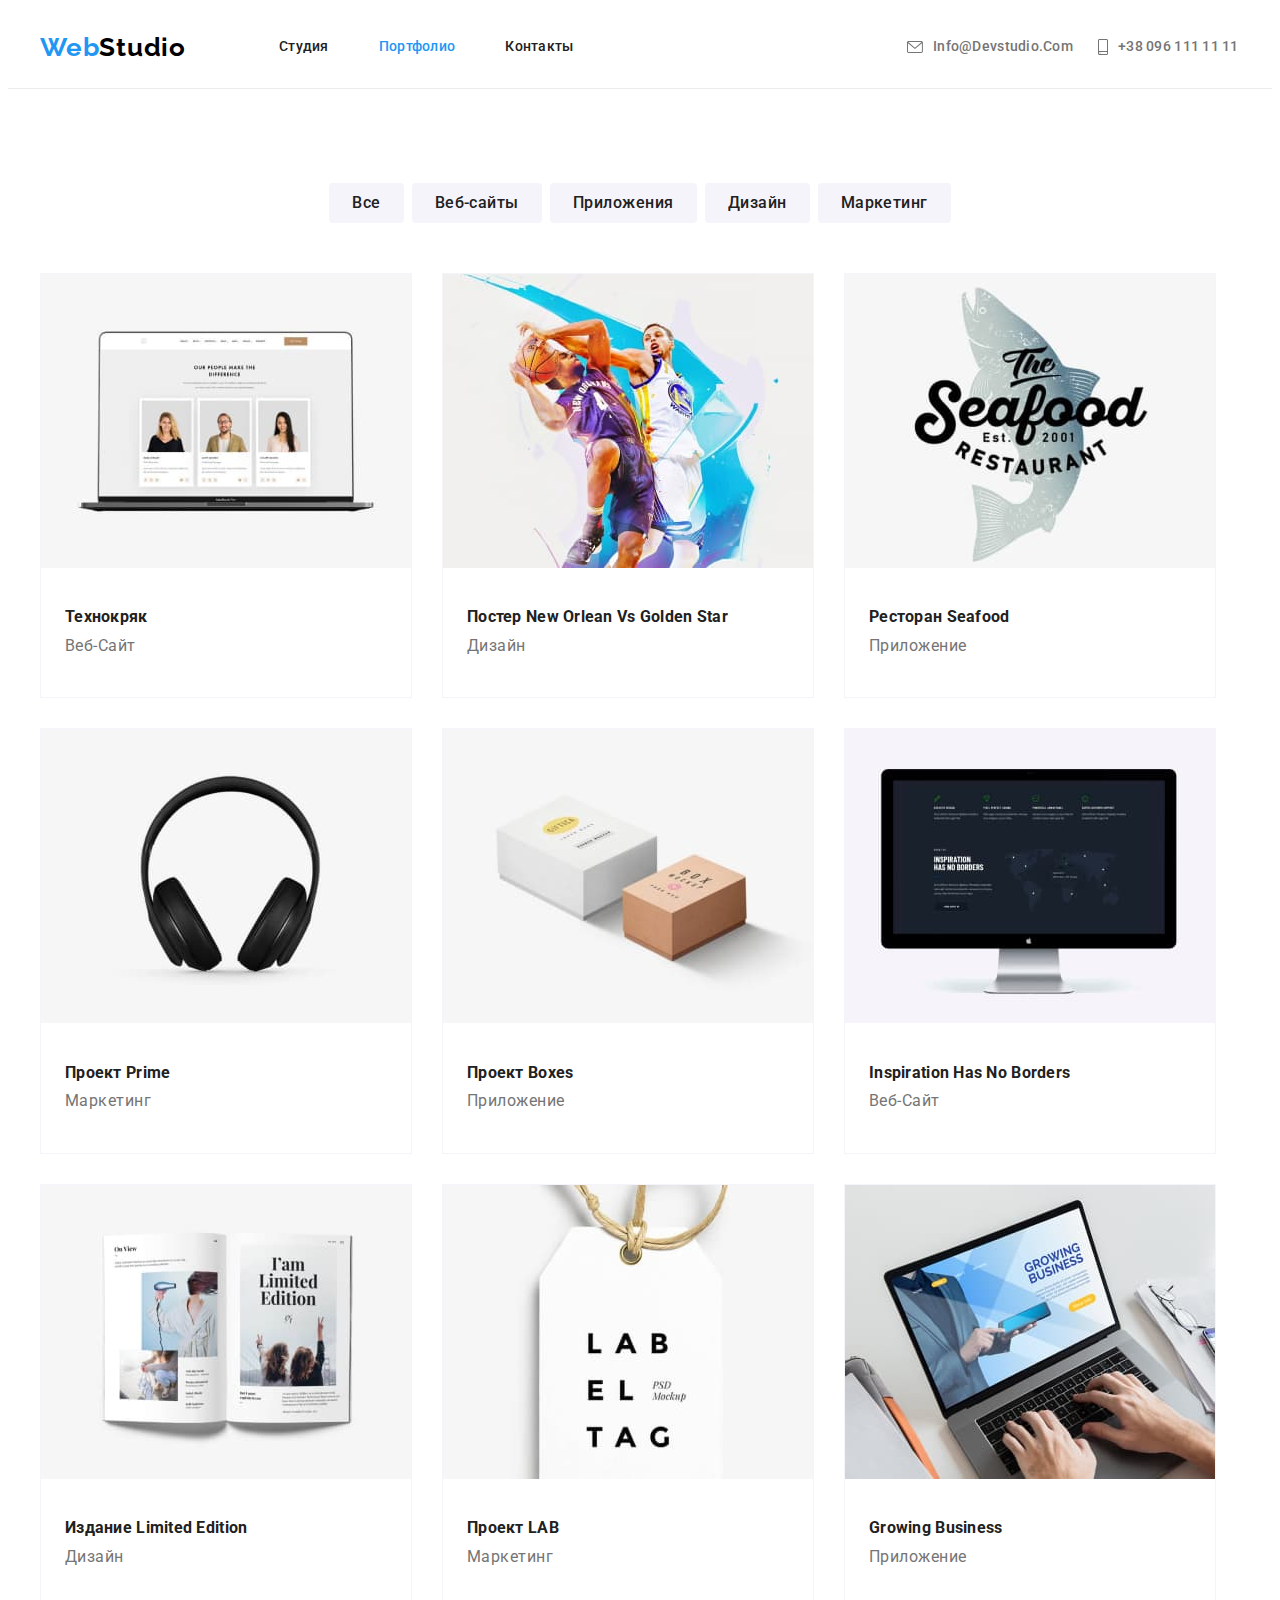
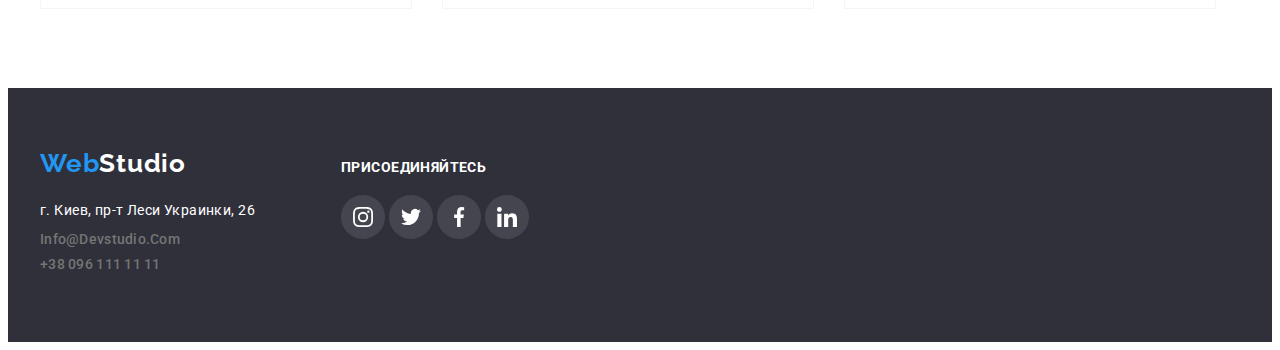
==== portfolio.html @ b93f3741 "hw-5" ====
<!DOCTYPE html>
<html lang="ru">
<head>
    <meta charset="UTF-8">
    <meta name="viewport" content="width=device-width, initial-scale=1.0">
    <title>Portfolio</title>
    <link href="https://fonts.googleapis.com/css2?family=Raleway:wght@700&family=Roboto:wght@400;500;700;900&display=swap" rel="stylesheet"> 
    <link rel="stylesheet" href="https://cdnjs.cloudflare.com/ajax/libs/modern-normalize/1.0.0/modern-normalize.min.css" integrity="sha512-ISS7cAi1PEhQ8jnbJpJZMd29NlhNj4AWYyLOSp2CE/CsHxTCu+r+t0D2yoJudVrd0/8fTVPUVDzY5Tvli75u/g==" crossorigin="anonymous" />
    <link rel="stylesheet" href="./css/style.css">
</head>


<body>
    <header class="page-header portfolio">
        <div class="container main-nav">
        <nav class="main-nav">
             <!-- Навигация на другие места страницы -->
            <a href="" class="logo">Web<span class="logo-studio">Studio</span></a>
            
            <ul class="link"> 
              <li class="item"><a href="./index.html" class="links">Cтудия</a></li>
              <li class="item"><a href="./portfolio.html" class="links-current">Портфолио</a></li>
              <li class="item"><a href="" class="links">Контакты</a></li>
            </ul>
        </nav>
        <address class="address">
            <ul class="link-adress"> 
<!-- Ссылка на адрес электронной почты  -->
<li class="item-mail">
<a href="mailto:info@devstudio.com" class="nav-mail">
<svg class="icon-mail"><use href="./images/symbol-defs-opt.svg#icon-envelope"></use></svg>info@devstudio.com</a></li>
<!-- Ссылка на телефонный номер -->
<li class="item-tel">
<a href="tel:+380961111111" class="nav-tel">
<svg class="icon-tel"><use href="./images/symbol-defs-opt.svg#icon-smartphone"></use></svg>+38 096 111 11 11</a></li>
</ul>
          </address>
           </div>
    </header>

   <main>
       
       <section class="section">
       <div class="container">
           <div class="button-portfolio-nav">
               <ul class="flex-container">
                   <li class="button-portfolio"><button type="button" class="portfolio-nav">Все</button></li>
                   <li class="button-portfolio"><button type="button" class="portfolio-nav">Веб-сайты</button></li> 
                   <li class="button-portfolio"><button type="button" class="portfolio-nav">Приложения</button></li> 
                   <li class="button-portfolio"><button type="button" class="portfolio-nav">Дизайн</button></li> 
                   <li class="button-portfolio"><button type="button" class="portfolio-nav">Маркетинг</button></li> 
                </ul>
              </div>     

                <ul class="flex-img">
                    <li class="img-portfolio"><a href=""><img src="./images/team1-opt.jpg" alt="фото команды на екране" width="370"><div class="product-title"><h3 class="product-name">Технокряк</h3><p class="product">Веб-сайт</p></div></a></li>
                    <li class="img-portfolio"><a href=""><img src="./images/team-opt.jpg" alt="игра в баскетбол" width="370"><div class="product-title"><h3 class="product-name">Постер New Orlean vs Golden Star</h3><p class="product">Дизайн</p></div></a></li>
                    <li class="img-portfolio"><a href=""><img src="./images/seafood-opt.jpg" alt="логотоип ресторана seafood" width="370"><div class="product-title"><h3 class="product-name">Ресторан Seafood</h3><p class="product">Приложение</p></div></a></li>
                    <li class="img-portfolio"><a href=""><img src="./images/music-opt.jpg" alt="наушники" width="370"><div class="product-title"><h3 class="product-name">Проект Prime</h3><p class="product">Маркетинг</p></div></a></li>
                    <li class="img-portfolio"><a href=""><img src="./images/boxes-opt.jpg" alt="коробки" width="370"><div class="product-title"><h3 class="product-name">Проект Boxes</h3><p class="product" >Приложение</p></div></a></li>
                    <li class="img-portfolio"><a href=""><img src="./images/screen-opt.jpg" alt="екран" width="370"><div class="product-title"><h3 class="product-name">Inspiration has no Borders</h3><p class="product">Веб-сайт</p></div></a></li>
                    <li class="img-portfolio"><a href=""><img src="./images/magaz-opt.jpg" alt="разворот журнала" width="370"><div class="product-title"><h3 class="product-name">Издание Limited Edition</h3><p class="product">Дизайн</p></div></a></li>
                    <li class="img-portfolio"><a href=""><img src="./images/img(7)-opt.jpg" alt="этикетка" width="370"><div class="product-title"><h3 class="product-name">Проект LAB</h3><p class="product">Маркетинг</p></div></a></li>
                    <li class="img-portfolio"><a href=""><img src="./images/note-opt.jpg" alt="екран" width="370"><div class="product-title"><h3 class="product-name">Growing Business</h3><p class="product">Приложение</p></div></a></li>      
                </ul>
            </div>
        </section>
        
    </main>
    <footer>
        <div class="container"> 
            <div class="web">
            <a href="" class="logo">Web<span class="logo-footer">Studio</span></a>
    
            <address class="map">
               г. Киев, пр-т Леси Украинки, 26           
               <a href="mailto:info@devstudio.com" class="nav">info@devstudio.com</a> 
               <a href="tel:+380961111111" class="nav">+38 096 111 11 11</a>
            </address>
        </div>
    
            
            <div class="social-container">
                <h3 class="social-title">присоединяйтесь</h3>
                <div class="social-footer">
                    <ul>
                        <li class="social-links-insta"><a href="" class="insta"></a></li>
                        <li class="social-links-twitter"><a href="" class="twitter"></a></li>
                        <li class="social-links-facebook"><a href="" class="facebook"></a></li>
                        <li class="social-links-linki"><a href="" class="linki"></a></li>
                    </ul>
                </div>     
                    
            
        </div>
        </div>
    

   
    </footer>
    

</body>
</html>
---- css/style.css ----
:root {
    --primary-text-color: #757575;
    --title-text-color: #212121;
    --accent-color: #2196f3;
    --accent-color-2: #ffffff;
    --background-color: #2F303A;
    --background-color-2: #F5F4FA; 
    }

body {
    font-family: 'Roboto', sans-serif;
    color: var(--title-text-color); }
   
    .container main-nav {
        display: flex;
            }

.page-header {
    border-bottom-width: 1px;
    border-bottom-style: solid;
    border-bottom-color: #ECECEC;  
    padding-top: 24px;
    padding-bottom: 25px;
}

.container {
    margin-left: auto;
    margin-right: auto;
    padding: 0 15px;
    width: 1200px;
     
}

.logo { 
font-family: 'Raleway', sans-serif;
color:var(--accent-color);

font-size: 26px;
font-weight: 700;
line-height: 1.19;
letter-spacing: 0.03em;
display: inline-block;
}

.logo-studio {
    color: #000000;
    font-size: 26px; 
    font-weight: 700; 
    line-height: 1.19;
    letter-spacing: 0.03em;
    }

ul {
    list-style-type: none;
padding: 0;
margin: 0;
}
.button-portfolio-nav {
    margin-bottom: 50px;
}

.our-team { 
    background: var(--background-color-2);
    padding-bottom: 94px;
}
 
.our-team-title {
    margin-top: 0;
    margin-bottom: 50px;
    padding-top: 94px;
    
}
.clients-title{

    margin-top: 0px;
    margin-bottom: 50px;
    padding-top:94px;
    text-align: center;
}



.link {
    display: flex;
    margin-left: 93px;
    }
 
.link .item {
    display: block;
    padding-top: 0px;
    padding-bottom: 0px;
      
    color: var(--title-text-color);
    font-style: normal;
    font-size: 14px;
    font-weight: 500;
    line-height: 1.14;
    letter-spacing: 0.02em
}
 
.link .item:not(:last-child) {
    margin-right: 50px; ;
 }

.links .links-current {
    color: var(--title-text-color);
    }

.links:hover ,
.links:focus ,
.links-current {
    color:var(--accent-color); }
.nav , 
.nav-tel ,
.nav-mail {
    display: flex;
    color:var(--primary-text-color);
    font-style: normal;
    font-size: 14px;
    font-weight: 500;
    line-height: 1.14;
    letter-spacing: 0.02em;
 }

 .link-adress .item + .item {
    margin-left: 50px
}

 .link-adress {
     display: flex;
     align-items: center;
 }

 .address {
   margin-left: auto;  
   font-style: normal;
     
 }
 .icon-mail {
     width: 16px;
     margin-right: 10px;
     fill: currentColor;
     display: flex;;
  
 }
 .icon-tel {
    width: 10px;
    margin-right: 10px;
    fill: currentColor;
    display: flex;
}

/*.icon-tel:hover ,
.icon-mail:hover ,
.icon-mail:focus ,
.icon-tel:focus {
    fill: var(--accent-color);}*/

.icons {
width: 161px;
}

.nav-tel:hover ,
.nav-mail:hover ,
.nav-mail:focus ,
.nav-tel:focus {
    color:var(--accent-color);}

.item-mail {
    width: 161px;
    margin-right: 30px;
    height: 16px;
    display: flex;
}
.item-tel {
    width: 142px;
    height: 16px;
    display: flex;
}

 .main-nav {
display: flex;
align-items: center;
}

/*.nav-mail::before {
    content:"";
    align-self: flex-end;
    display: inline-block;
    margin-right: 10px;
    width: 16px;
    height: 12px;
    background-image: url(../images/icons/envelope.png);
    background-size: contain;
    }
   
    .nav-tel::before {
    content:"";
    align-items: center;
    display: inline-block;
    margin-right: 10px;
    width: 10px;
    height: 16px;
    background-image: url(../images/icons/Vector.png);
    background-size: contain;
    }*/


.specifity-container {
    display: flex;
 }
   .specifity-text {
width: 270px;}

.specifity-text:not(:last-child) {
margin-right: 30px;
}
.specifity-text::before { 
    content:"";
    display: block;
    background: var(--background-color-2);
    width: 270px;
    height: 120px;
    background-size: contain;
    background-repeat: no-repeat; 
    background-position: center;
    } 

    .icon-antenna::before {
        background-image: url(../images/icons/antenna.svg); 
        background-size: 70px 70px;
    }
    .icon-clock::before {
        background-image: url(../images/icons/clock.svg); 
        background-size: 70px 70px;
    }
    .icon-diagram::before {
        background-image: url(../images/icons/diagram.svg); 
        background-size: 70px 70px;
    }
    .icon-astronaut::before {
        background-image: url(../images/icons/astronaut.svg); 
        background-size: 70px 70px;
    }

.portfolio-nav:hover ,
.portfolio-nav:focus {
    background: var(--accent-color);
    color: var(--accent-color-2);
    box-shadow: 0px 3px 1px rgba(0, 0, 0, 0.1), 
    0px 1px 2px rgba(0, 0, 0, 0.08),
    0px 2px 2px rgba(0, 0, 0, 0.12);
}


.hero {
    background: var(--background-color);
  
    background-image: linear-gradient(
        to right,
        rgba(47, 48, 58, 0.4),
        rgba(0, 0, 0, 0.5)
        ),
         url('../images/fon\ \(1\).jpg');
    background-repeat: no-repeat;
    background-position: center;
    background-size: cover;
    margin-left: auto;
    margin-right:auto;
    max-width: 1600px;
    height: 600px;
    text-align: center;
    padding-top: 200px;
    padding-bottom: 200px;
    }

.hero-title {
    
    margin-top: 0;
    margin-bottom: 40px;
    
   color: var(--accent-color-2);
    font-size: 44px;
    font-weight: 900;
    line-height: 1.36;
    letter-spacing: 0.06em;
    text-align: center;
 }

button {
        font-family: inherit;
        background: var(--accent-color);
        color: var(--accent-color-2);
       padding: 10px 32px;
       border-radius: 4px;  
       display: inline-block;
       min-width: 200px;  
       font-size: 16px;
       text-align: center;
       font-weight: 700;
       line-height: 1.86;
       letter-spacing: 0.06em;
       border: 1px solid transparent;
    }
    
 a {     
    text-decoration: none;
    color: inherit; 
    text-transform: capitalize;
    font-size: 14px;
    font-weight: 500;
    line-height: 1.14;
    letter-spacing: 0.02em;
}

h2 {
    
    font-size: 36px;
    font-weight: 700;
    line-height: 1.17;
    letter-spacing: 0.03em;
    text-align: center;}
    
.specifity {
    color: var(--title-text-color);
    margin-left: 0;
    margin-right: 0;
    font-size: 14px;  
    line-height: 1.14;
    font-weight: 700;
    letter-spacing: 0.03em;
    text-transform: uppercase;
}

.section {
    padding-top: 94px;
    padding-bottom: 94px;
        }

.section-work {
    padding-top: 0px;
    padding-bottom: 94px;
}

p.specifity-firm {
color:var(--primary-text-color);
margin-top: 0;
margin-bottom: 0;
font-size: 14px;
font-weight: 400;
line-height: 1.7;
letter-spacing: 0.03em;
text-align: left;
}

.work {
    margin-top: 0;
    margin-bottom: 50px;
    text-align: center;
}
.team-img {
    display:flex;
    width: 270px;
   flex-wrap: wrap;
   margin: -15px;
   justify-content: space-between;
      }

.img2 {
   border: 1px solid var(--background-color-2);
border-top-left-radius: 0px;
border-top-right-radius: 0px;
border-bottom-right-radius: 4px;
border-bottom-left-radius: 4px;
box-shadow: 0px 1px 3px rgba(0, 0, 0, 0.12), 
0px 1px 1px rgba(0, 0, 0, 0.14), 
0px 2px 1px rgba(0, 0, 0, 0.2);
background-color: var(--accent-color-2);}
  
  
   .img2:not(:last-child) {
        margin-right: 15px;}


.clients{
   padding-bottom: 94px;
     
}
       .client{
    margin-right: auto;
    margin-left: auto;
    padding: 0 15px;
    width: 1200px;
    margin-top: 0px;
    margin-bottom: 0px;
    display:flex;
    flex-wrap: wrap;
    justify-content: space-between;
           }
     .border-client {
         display: inline-block;
         border-color: currentColor;  }

.border-client:hover{
color: #2196F3;
         }

            .our-client {
                width: 170px;
                height: 90px;
                display: flex;  
                border: 1px solid  #AFB1B8; 
                box-sizing: border-box;
                border-radius: 4px;
                margin-right: 15px; 
                } 

.our-client:hover, .our-client:hover svg { 
            border-color: var(--accent-color3);
           fill: #2196F3;}

 .our-client:last-child {
            margin-right: 0px;}

 
.client-position {
    background-position: center;
    display: flex;
   }
 
  
        .yaCo {
         width: 45px;
        height: 50px;
        display: flex;  

         }
         .company2 {
            width: 40px;
            height: 52px;
          }

         .company3 { width: 41px;
            height: 43px;}

         .company4 {width: 80px;
            height: 42px; }

         .company6 {width: 88px;
            height: 45px; }
        .brand {width: 59px;
            height: 47px;  } 

            .yaCo,
            .company2,
            .company3,
            .company4,
            .brand,
            .company6 {
                display: block;
                margin-right: auto;
                margin-left: auto;
                margin-top: 20px;  
                fill: #AFB1B8;}
               
          
                  
            .yaCo:hover ,    
           .company2:hover ,
            .company3:hover ,
            .company4:hover ,
            .brand:hover ,
            .company6:hover {
                fill: var(--accent-color);
            }

           
.social{
    display:inline-block;
    margin-right: 32px;
    margin-left: 32px;
    margin-bottom: 30px;
    justify-content: space-between;
     width: 206px; 
    }

    .social-link {
        width: 44px;
        height: 44px;
        text-align: center;
        display: inline-block;
                
         
        }
        .social-link .icon-hover {
            display: flex;
             justify-content: center;
             align-items: center;
             margin: 0 auto;
             width: 44px;
             height: 44px;
             border-radius: 50%; }


 .social-links {
display: flex;
width: 20px;
height: 20px;
fill:  #AFB1B8;}

 .social {
     display: block; }

       .icon-hover {
         padding: 0;
         border:none;
         display: block;
         align-items: center;
         justify-content: center;
         width: 44px;
         height: 44px;
         border-radius: 50%;
         background-position: 50% 50%;
         color:#AFB1B8;   
         background-size: 20px;
          }

   .icon-hover:hover, .icon-hover:hover svg {
    background-color: var(--accent-color);
    fill: #FFFFFF;
 }

    
     .icon {
display: inline-block; 
width: 44px;
height: 44px;
     } 

 .social-links-insta  {
     display: inline-flex;
     flex-direction: row;
    width: 44px;
    height: 44px;
    background-image: url(../images/icons/instagram11.svg);  
    background-color: rgba(255, 255, 255, 0.1);
    border-radius: 50%;
    background-size: 20px;
    background-position: center;
    object-position:center;
    background-repeat: no-repeat;
     }
     .social-links-insta:hover ,
     .social-links-twitter:hover ,
     .social-links-facebook:hover ,
     .social-links-linki:hover {
        background-color: var(--accent-color);
        fill:  #fce5e5; 
     }

     .social-links-twitter{
        display: inline-flex;
        flex-direction: row;
       width: 44px;
       height: 44px;
       background-image: url(../images/icons/twitter22.svg);  
       background-color: rgba(255, 255, 255, 0.1);
       border-radius: 50%;
       background-size: 20px;
       background-position: center;
       background-repeat: no-repeat; }

.social-links-facebook {
    display: inline-flex;
        flex-direction: row;
       width: 44px;
       height: 44px;
       background-image: url(../images/icons/facebook33.svg);  
       background-color: rgba(255, 255, 255, 0.1);
       border-radius: 50%;
       background-size: 20px;
       background-position: center;
       background-repeat: no-repeat;
}
   
.social-links-linki {
    display: inline-flex;
        flex-direction: row;
       width: 44px;
       height: 44px;
       background-image: url(../images/icons/linkedin44.svg);  
       background-color: rgba(255, 255, 255, 0.1);
       border-radius: 50%;
       background-size: 20px;
       background-position: center;
       background-repeat: no-repeat;
}


 
      
  .team  {
       color: var(--title-text-color);  
       margin-top: 30px;
       margin-bottom: 10px;
       font-size: 16px;
       font-weight: 500;
       line-height: 1.19;
       letter-spacing: 0.03em;
       text-align: center;
       }
   
     .position {
        color:var(--primary-text-color);
        margin-top: 0;
        margin-bottom: 30px;
        font-size: 16px;
        font-weight: 400;
        line-height: 1.19;
        letter-spacing: 0.03em;
        text-align: center;
             }

     .img-work {
        display: flex;
        margin-top: 0;
       width: 370px;
        }

     .img:not(:last-child) {
        margin-right: 30px;
}



     .team-img {
        margin-left: auto;
        margin-right: auto;
        margin-top: 0;
        margin-bottom: 0;
       
        padding: 0 15px;
        width: 1200px; }

        .portfolio-nav {
            color: var(--title-text-color);
            background: var(--background-color-2);
            font-family: inherit;
            padding: 6px 22px;
            border-radius: 4px;  
            min-width: 73px;  
            display: inline-block;    
            font-weight: 500;
            font-size: 16px;
            line-height: 1.63;
            letter-spacing: 0.03em;
            text-align: center;
            
                }

.flex-container {
   
    display: flex;
    justify-content: center;}
    
.button-portfolio:not(:last-child) {
    margin-right: 8px;}
   

.flex-img {
    display: flex;
    flex-wrap: wrap;
    margin:-15px;
}
.img-portfolio {
    width: 370px;
    margin: 15px;
    border: 1px solid #F5F4FA;
      }

.img-portfolio:nth-child(3n) {
margin-right: 0px;
}

.img-portfolio:nth-last-child(-n + 3) {
    margin-bottom: 0px;
    }

.img-portfolio:hover {
    box-shadow: 0px 1px 1px rgba(0, 0, 0, 0.12), 
    0px 4px 4px rgba(0, 0, 0, 0.06),
     1px 4px 6px rgba(0, 0, 0, 0.16);}

ul > .product-name {
    font-size: 18px;
    font-weight: 700;
    line-height: 2;
    letter-spacing: 0.06em;
    text-align: left;
    }




.product {
margin-top: 4px;
color:var(--primary-text-color);
font-size: 16px;
font-weight: 400;
line-height: 1.9;
letter-spacing: 0.03em;
text-align: left;
}
.product-name {
     margin-bottom: 0px;
}
.product-title {
padding: 20px 24px;
}
footer {
   background:var(--background-color);
   padding-top: 60px;
   padding-bottom: 60px;
    }
    .social-container {
        display: inline-block;
        width: 206px;
        height: 80px;
        margin-left: 70px;
    }

    .social-title {
color: var(--accent-color-2);
text-align: center;
text-transform: uppercase;
font-family: Roboto;
font-style: normal;
font-weight: 700;
font-size: 14px;
line-height: 16px;
letter-spacing: 0.03em;
padding-bottom: 20px;
padding-right: 61px;
margin: 0px;  
 }


  .logo-footer {
    color: var(--accent-color-2);
    display: inline-block;
    font-family: 'Raleway', sans-serif;
    font-size: 26px; 
    font-weight: 700; 
    line-height: 1.19;
    letter-spacing: 0.03em;
    margin-left: 0px;
 }

 
a.nav {
    margin-bottom: 9px;
    margin-top: 9px;
}
 .map {
 color: var(--accent-color-2);
 margin-top: 20px;
display: inline-block;
font-size: 14px;
font-style: normal;
font-weight: 400;
line-height: 1.7;
letter-spacing: 0.03em;
text-align: left;
width:231px;
margin-right: 0px;
justify-content: flex-start; 
}
.web {
    display: inline-flex;
    
    flex-direction:  column;
}
.footer-block{
    display: flex;
}
footer .container {
   display: flex;
   align-items:baseline;}

   .social-footer {
    display:inline-block;
    
    justify-content: space-between;
     width: 206px; 
     
}
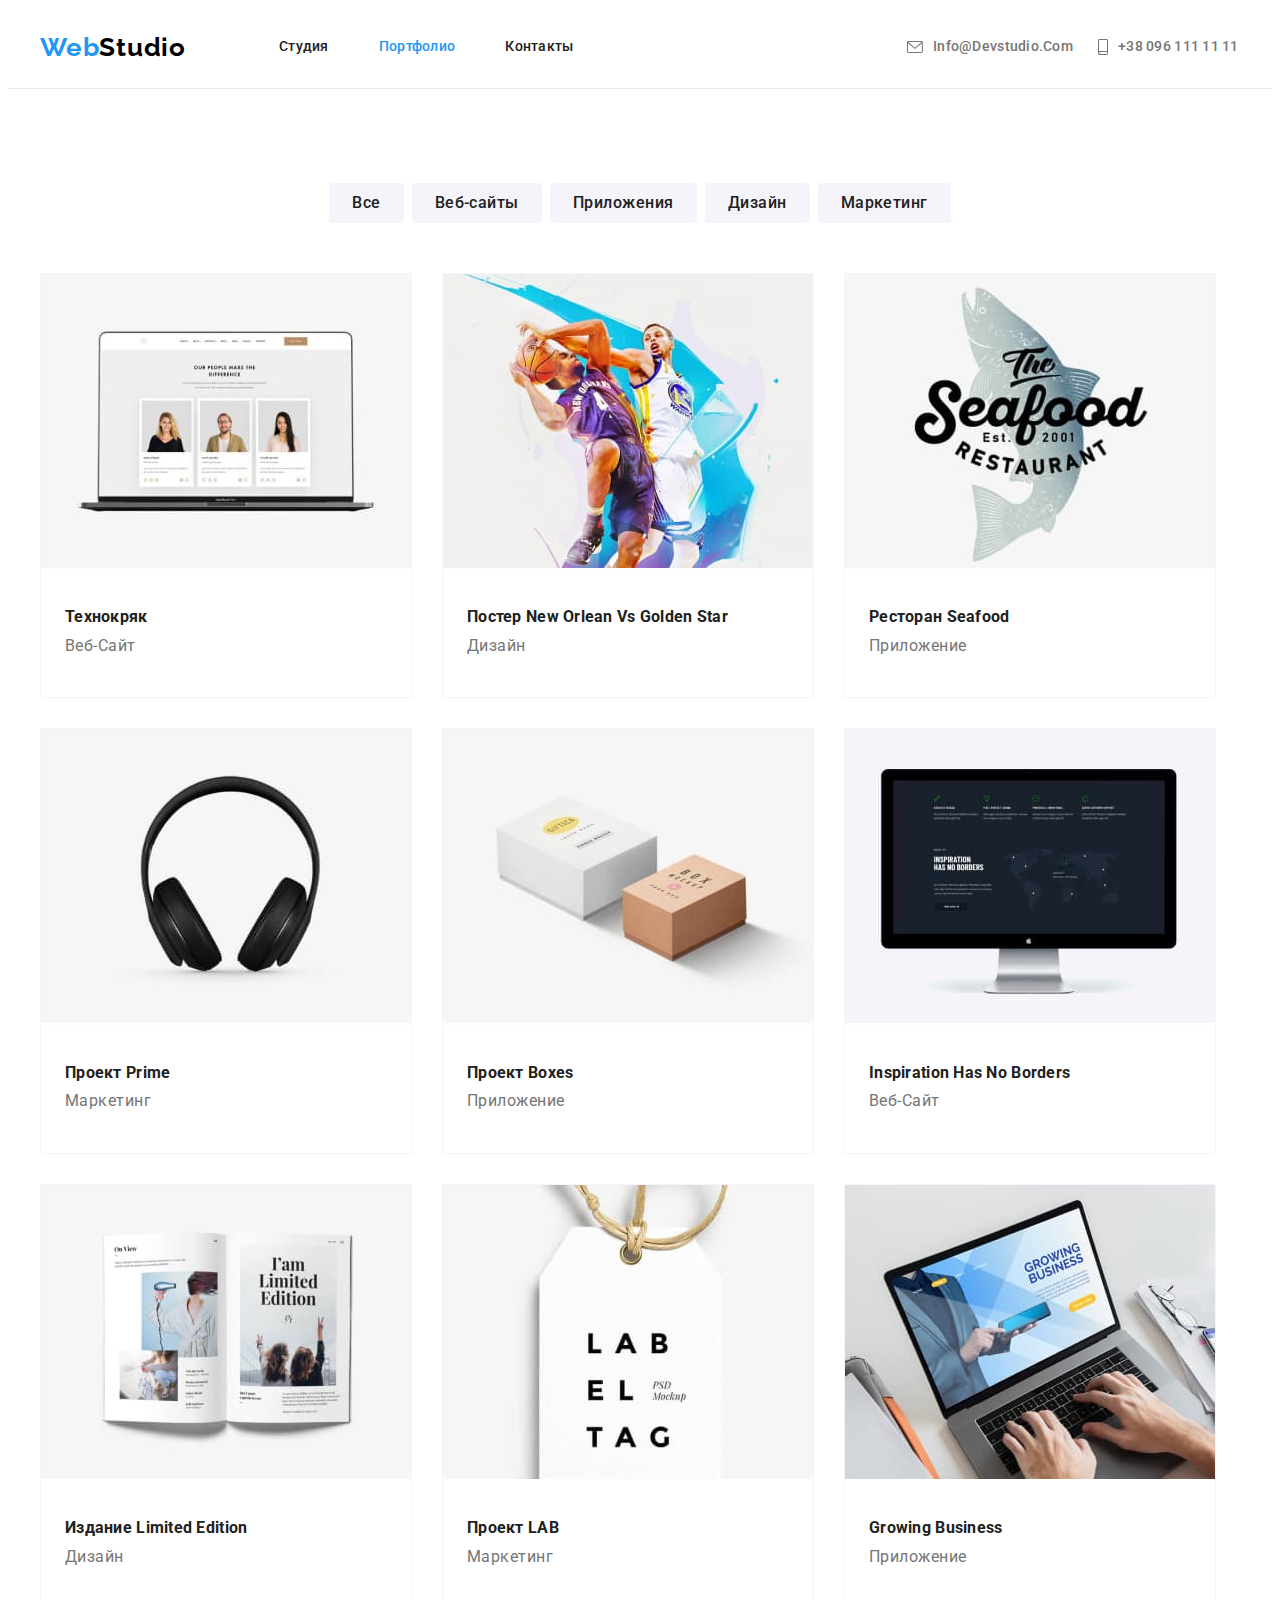
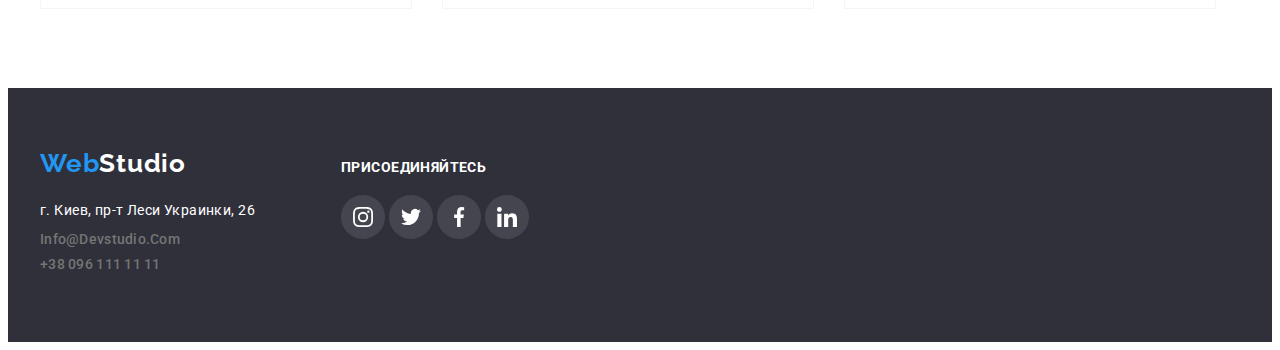
==== commit 270df04c: "overlay" ====
--- a/portfolio.html
+++ b/portfolio.html
@@ -49,21 +49,54 @@
                    <li class="button-portfolio"><button type="button" class="portfolio-nav">Приложения</button></li> 
                    <li class="button-portfolio"><button type="button" class="portfolio-nav">Дизайн</button></li> 
                    <li class="button-portfolio"><button type="button" class="portfolio-nav">Маркетинг</button></li> 
-                </ul>
-              </div>     
-
-                <ul class="flex-img">
-                    <li class="img-portfolio"><a href=""><img src="./images/team1-opt.jpg" alt="фото команды на екране" width="370"><div class="product-title"><h3 class="product-name">Технокряк</h3><p class="product">Веб-сайт</p></div></a></li>
-                    <li class="img-portfolio"><a href=""><img src="./images/team-opt.jpg" alt="игра в баскетбол" width="370"><div class="product-title"><h3 class="product-name">Постер New Orlean vs Golden Star</h3><p class="product">Дизайн</p></div></a></li>
-                    <li class="img-portfolio"><a href=""><img src="./images/seafood-opt.jpg" alt="логотоип ресторана seafood" width="370"><div class="product-title"><h3 class="product-name">Ресторан Seafood</h3><p class="product">Приложение</p></div></a></li>
-                    <li class="img-portfolio"><a href=""><img src="./images/music-opt.jpg" alt="наушники" width="370"><div class="product-title"><h3 class="product-name">Проект Prime</h3><p class="product">Маркетинг</p></div></a></li>
-                    <li class="img-portfolio"><a href=""><img src="./images/boxes-opt.jpg" alt="коробки" width="370"><div class="product-title"><h3 class="product-name">Проект Boxes</h3><p class="product" >Приложение</p></div></a></li>
-                    <li class="img-portfolio"><a href=""><img src="./images/screen-opt.jpg" alt="екран" width="370"><div class="product-title"><h3 class="product-name">Inspiration has no Borders</h3><p class="product">Веб-сайт</p></div></a></li>
-                    <li class="img-portfolio"><a href=""><img src="./images/magaz-opt.jpg" alt="разворот журнала" width="370"><div class="product-title"><h3 class="product-name">Издание Limited Edition</h3><p class="product">Дизайн</p></div></a></li>
-                    <li class="img-portfolio"><a href=""><img src="./images/img(7)-opt.jpg" alt="этикетка" width="370"><div class="product-title"><h3 class="product-name">Проект LAB</h3><p class="product">Маркетинг</p></div></a></li>
-                    <li class="img-portfolio"><a href=""><img src="./images/note-opt.jpg" alt="екран" width="370"><div class="product-title"><h3 class="product-name">Growing Business</h3><p class="product">Приложение</p></div></a></li>      
+               </ul>
+           </div>
+                    <ul class="flex-img">
+                        <li class="img-portfolio"><a href="">
+                        <div class="portfolio-text"><img src="./images/team1-opt.jpg" alt="фото команды на екране" width="370"><div class="overlay">
+                        <p class="card-text">Технокряк это современная площадка распространения коронавируса. Компании используют эту платформу для цифрового шпионажа и атак на защищённые сервера конкурентов.</p></div>
+                        </div><div class="product-title"><h3 class="product-name">Технокряк</h3><p class="product">Веб-сайт</p></div></a></li>
+                        <li class="img-portfolio"><a href="">
+                            <div class="portfolio-text"><img src="./images/team-opt.jpg" alt="игра в баскетбол" width="370"><div class="overlay">
+                            <p class="card-text">Технокряк это современная площадка распространения коронавируса. Компании используют эту платформу для цифрового шпионажа и атак на защищённые сервера конкурентов.</p></div>
+                            </div><div class="product-title"><h3 class="product-name">Постер New Orlean vs Golden Star</h3><p class="product">Дизайн</p></div></a></li>
+                    <li class="img-portfolio"><a href="">
+                        <div class="portfolio-text"><img src="./images/seafood-opt.jpg" alt="логотоип ресторана seafood" width="370"><div class="overlay">
+                            <p class="card-text">Технокряк это современная площадка распространения коронавируса. Компании используют эту платформу для цифрового шпионажа и атак на защищённые сервера конкурентов.</p></div>
+                        </div>
+                        <div class="product-title"><h3 class="product-name">Ресторан Seafood</h3><p class="product">Приложение</p></div></a></li>
+                    <li class="img-portfolio"><a href="">
+                        <div class="portfolio-text"><img src="./images/music-opt.jpg" alt="наушники" width="370"><div class="overlay">
+                        <p class="card-text">Технокряк это современная площадка распространения коронавируса. Компании используют эту платформу для цифрового шпионажа и атак на защищённые сервера конкурентов.</p></div>
+                        </div>
+                        <div class="product-title"><h3 class="product-name">Проект Prime</h3><p class="product">Маркетинг</p></div></a></li>
+                    <li class="img-portfolio"><a href=""><div class="portfolio-text">
+                        <img src="./images/boxes-opt.jpg" alt="коробки" width="370"><div class="overlay">
+                        <p class="card-text">Технокряк это современная площадка распространения коронавируса. Компании используют эту платформу для цифрового шпионажа и атак на защищённые сервера конкурентов.</p></div>
+                        </div>
+                            <div class="product-title"><h3 class="product-name">Проект Boxes</h3><p class="product" >Приложение</p></div></a></li>
+                    <li class="img-portfolio"><a href=""><div class="portfolio-text">
+                        <img src="./images/screen-opt.jpg" alt="екран" width="370"><div class="overlay">
+                            <p class="card-text">Технокряк это современная площадка распространения коронавируса. Компании используют эту платформу для цифрового шпионажа и атак на защищённые сервера конкурентов.</p></div>
+                            </div>
+                            <div class="product-title"><h3 class="product-name">Inspiration has no Borders</h3><p class="product">Веб-сайт</p></div></a></li>
+                    <li class="img-portfolio"><a href=""><div class="portfolio-text">
+                        <img src="./images/magaz-opt.jpg" alt="разворот журнала" width="370"><div class="overlay">
+                          <p class="card-text">Технокряк это современная площадка распространения коронавируса. Компании используют эту платформу для цифрового шпионажа и атак на защищённые сервера конкурентов.</p></div>
+                          </div>
+                            <div class="product-title"><h3 class="product-name">Издание Limited Edition</h3><p class="product">Дизайн</p></div></a></li>
+                    <li class="img-portfolio"><a href=""><div class="portfolio-text">
+                        <img src="./images/img(7)-opt.jpg" alt="этикетка" width="370"><div class="overlay">
+                        <p class="card-text">Технокряк это современная площадка распространения коронавируса. Компании используют эту платформу для цифрового шпионажа и атак на защищённые сервера конкурентов.</p></div>
+                        </div>
+                            <div class="product-title"><h3 class="product-name">Проект LAB</h3><p class="product">Маркетинг</p></div></a></li>
+                    <li class="img-portfolio"><a href=""><div class="portfolio-text">
+                        <img src="./images/note-opt.jpg" alt="екран" width="370"><div class="overlay">
+                        <p class="card-text">Технокряк это современная площадка распространения коронавируса. Компании используют эту платформу для цифрового шпионажа и атак на защищённые сервера конкурентов.</p></div>
+                        </div><div class="product-title"><h3 class="product-name">Growing Business</h3><p class="product">Приложение</p></div></a></li>      
                 </ul>
             </div>
+       
         </section>
         
     </main>
--- a/css/style.css
+++ b/css/style.css
@@ -77,8 +77,6 @@
     padding-top:94px;
     text-align: center;
 }
-
-
 
 .link {
     display: flex;
@@ -106,6 +104,19 @@
     color: var(--title-text-color);
     }
 
+.links-current:active::after {
+content:" ";
+color: var(--accent-color);
+position: absolute;
+display: block;
+width: 100%;
+height: 4px;
+border-radius: 2px;
+left: 0;
+bottom: 0;
+outline: 1px solid black;
+}
+
 .links:hover ,
 .links:focus ,
 .links-current {
@@ -150,12 +161,6 @@
     display: flex;
 }
 
-/*.icon-tel:hover ,
-.icon-mail:hover ,
-.icon-mail:focus ,
-.icon-tel:focus {
-    fill: var(--accent-color);}*/
-
 .icons {
 width: 161px;
 }
@@ -182,28 +187,6 @@
 display: flex;
 align-items: center;
 }
-
-/*.nav-mail::before {
-    content:"";
-    align-self: flex-end;
-    display: inline-block;
-    margin-right: 10px;
-    width: 16px;
-    height: 12px;
-    background-image: url(../images/icons/envelope.png);
-    background-size: contain;
-    }
-   
-    .nav-tel::before {
-    content:"";
-    align-items: center;
-    display: inline-block;
-    margin-right: 10px;
-    width: 10px;
-    height: 16px;
-    background-image: url(../images/icons/Vector.png);
-    background-size: contain;
-    }*/
 
 
 .specifity-container {
@@ -287,6 +270,94 @@
     text-align: center;
  }
 
+ .work {
+    margin-top: 0;
+    margin-bottom: 50px;
+    text-align: center;
+}
+.img {
+    position: relative;
+    width: 370px;
+height: 294px;
+}
+
+.text-work {
+position: absolute;
+
+display: flex;
+padding-top: 27px;
+padding-bottom: 27px;
+top: 224px;
+margin-top: 0;
+margin-bottom: 0;
+width: 100%;
+height: 70px;
+background: rgba(47, 48, 58, 0.8);
+bottom: 0;
+left: 0;
+justify-content: center;
+}
+
+.p-work {
+font-family: Roboto;
+font-style: normal;
+font-weight: 700;
+text-transform: uppercase;
+font-size: 14px;
+line-height: 16px;
+align-items: center;
+margin: 0;
+letter-spacing: 0.03em;
+text-transform: uppercase;
+color: #FFFFFF;
+
+}
+
+ .backdrop.is-hidden {
+    visibility: hidden;
+    opacity:0;
+    pointer-events: none;
+}
+
+.backdrop {
+    position: fixed;
+    top: 0;
+    left: 0;
+    width: 100%;
+    height: 100%;
+    z-index: 1;
+    background-color: rgba(0, 0, 0, 0.2);
+    
+   }
+
+.modal {
+position: absolute;
+top:50%;
+left:50%;
+transform:translate(-50%, -50%); 
+width: 528px;
+height: 581px;
+padding: 15px;
+background: #FFFFFF;
+box-shadow: 0px 1px 3px rgba(0, 0, 0, 0.12), 0px 1px 1px rgba(0, 0, 0, 0.14), 0px 2px 1px rgba(0, 0, 0, 0.2);
+border-radius: 4px;
+
+}
+
+button.close {
+    display: flex;
+    width: 30px;
+    height: 30px;
+    background-image: url(../images/icons/close.svg);
+    background-color: #FFFFFF;
+   border: 1px solid  rgba(255, 255, 255, 1); 
+   border-radius: 50%;
+    background-repeat: no-repeat; 
+    top:0;
+    right:0;
+    
+ }
+
 button {
         font-family: inherit;
         background: var(--accent-color);
@@ -353,11 +424,6 @@
 text-align: left;
 }
 
-.work {
-    margin-top: 0;
-    margin-bottom: 50px;
-    text-align: center;
-}
 .team-img {
     display:flex;
     width: 270px;
@@ -698,10 +764,52 @@
     letter-spacing: 0.06em;
     text-align: left;
     }
-
-
-
-
+     
+      .portfolio-text{
+        position: relative; 
+        overflow: hidden;
+      }
+      
+      .portfolio-text:hover .overlay {
+    transform: translateY(0);
+  }
+  
+  .overlay {
+    position: absolute;
+    top: 0;
+    left: 0;
+    width: 100%;
+    height: 100%;
+    background-color: rgba(33, 150, 243, 0.9);
+    transform: translateY(100%);
+    transition: transform 250ms ease;
+  }
+  
+  .overlay > p {
+    color: #fff;
+    padding: 10px;
+    margin: 0;
+    font-size: 18px;
+  }
+p.card-text {
+    position: absolute;
+    display: flex;
+    font-size: 18px;
+    line-height: 1.56;
+    font-weight: 400;
+    letter-spacing: 0.03em;
+    margin-top: 0;
+    margin-bottom: 0;
+    width: 100%;
+    height: 100%;
+    padding: 63px 24px;
+    top: 0;
+    left: 0;
+    opacity: 1;
+    text-transform: none;
+    transition: 250ms ;
+   }
+ 
 .product {
 margin-top: 4px;
 color:var(--primary-text-color);
@@ -777,7 +885,6 @@
 }
 .web {
     display: inline-flex;
-    
     flex-direction:  column;
 }
 .footer-block{
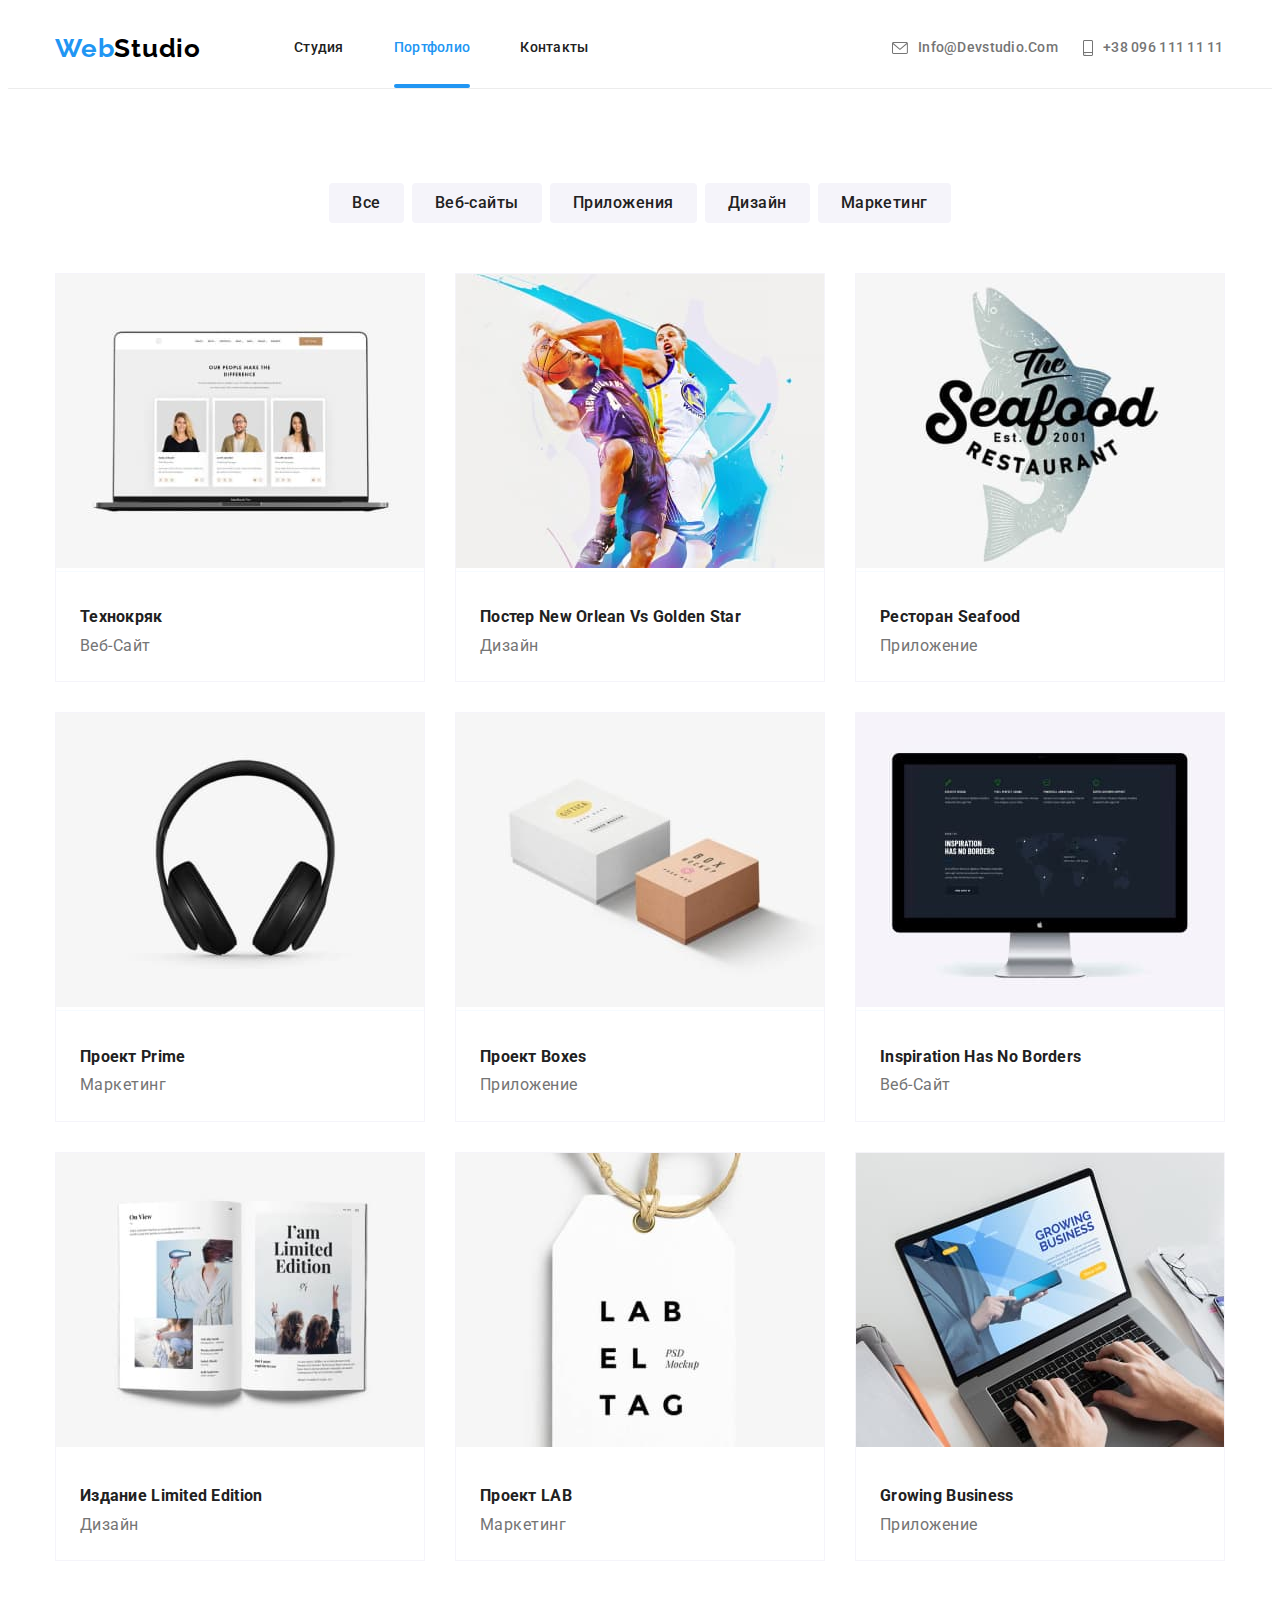
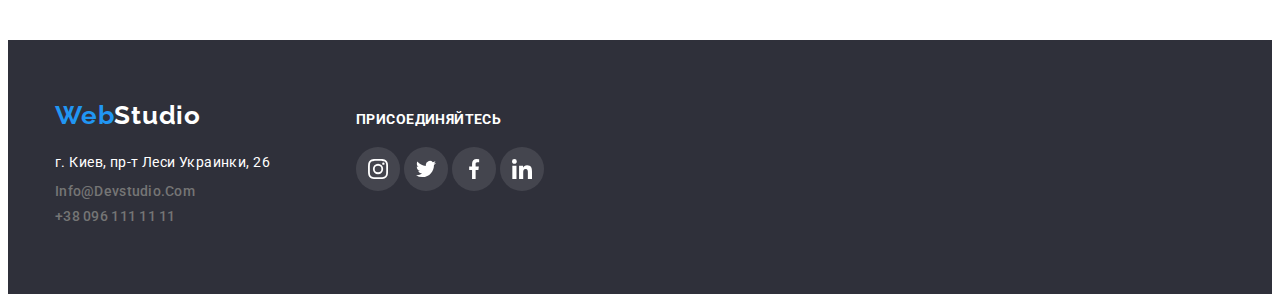
==== commit deb70a11: "modal" ====
--- a/portfolio.html
+++ b/portfolio.html
@@ -13,13 +13,13 @@
 <body>
     <header class="page-header portfolio">
         <div class="container main-nav">
-        <nav class="main-nav">
+        <nav class="main-nav-list">
              <!-- Навигация на другие места страницы -->
             <a href="" class="logo">Web<span class="logo-studio">Studio</span></a>
             
-            <ul class="link"> 
+            <ul class="link-list"> 
               <li class="item"><a href="./index.html" class="links">Cтудия</a></li>
-              <li class="item"><a href="./portfolio.html" class="links-current">Портфолио</a></li>
+              <li class="item"><a href="./portfolio.html" class="links current">Портфолио</a></li>
               <li class="item"><a href="" class="links">Контакты</a></li>
             </ul>
         </nav>
@@ -41,7 +41,7 @@
    <main>
        
        <section class="section">
-       <div class="container">
+       <div class="container-portfolio">
            <div class="button-portfolio-nav">
                <ul class="flex-container">
                    <li class="button-portfolio"><button type="button" class="portfolio-nav">Все</button></li>
@@ -52,7 +52,7 @@
                </ul>
            </div>
                     <ul class="flex-img">
-                        <li class="img-portfolio"><a href="">
+                        <li class="img-portfolio"><a class="portfolio-overlay" href="">
                         <div class="portfolio-text"><img src="./images/team1-opt.jpg" alt="фото команды на екране" width="370"><div class="overlay">
                         <p class="card-text">Технокряк это современная площадка распространения коронавируса. Компании используют эту платформу для цифрового шпионажа и атак на защищённые сервера конкурентов.</p></div>
                         </div><div class="product-title"><h3 class="product-name">Технокряк</h3><p class="product">Веб-сайт</p></div></a></li>
@@ -101,7 +101,7 @@
         
     </main>
     <footer>
-        <div class="container"> 
+        <div class="container-footer"> 
             <div class="web">
             <a href="" class="logo">Web<span class="logo-footer">Studio</span></a>
     
--- a/css/style.css
+++ b/css/style.css
@@ -1,3 +1,10 @@
+*,
+*::before,
+*::after {
+  box-sizing: border-box;
+}
+
+
 :root {
     --primary-text-color: #757575;
     --title-text-color: #212121;
@@ -10,26 +17,29 @@
 body {
     font-family: 'Roboto', sans-serif;
     color: var(--title-text-color); }
+p {
+    margin: 0;
+}
    
-    .container main-nav {
-        display: flex;
-            }
-
 .page-header {
     border-bottom-width: 1px;
     border-bottom-style: solid;
-    border-bottom-color: #ECECEC;  
-    padding-top: 24px;
-    padding-bottom: 25px;
-}
-
-.container {
+    border-bottom-color: #ECECEC; }
+
+.main-nav {
     margin-left: auto;
     margin-right: auto;
-    padding: 0 15px;
+    padding-right: 15px;
+    padding-left: 15px;
     width: 1200px;
-     
-}
+    }
+    .main-nav-list {
+        display: flex;
+        align-items: center;}
+
+.container {
+    display: flex;
+    align-items: center; }
 
 .logo { 
 font-family: 'Raleway', sans-serif;
@@ -78,12 +88,27 @@
     text-align: center;
 }
 
-.link {
+.link-list .links  {
+    font-weight: 500;
+    font-size: 14px;
+    line-height: 1.14;
+    letter-spacing: 0.02em;
+  
+    display: block;
+    padding-top: 32px;
+    padding-bottom: 32px;
+    position: relative;}
+
+
+    .link-list {
+
     display: flex;
     margin-left: 93px;
-    }
- 
-.link .item {
+    padding-top: 0px;
+    padding-bottom: 0px;
+    }
+ 
+.link-list .item {
     display: block;
     padding-top: 0px;
     padding-bottom: 0px;
@@ -96,31 +121,43 @@
     letter-spacing: 0.02em
 }
  
-.link .item:not(:last-child) {
+.link-list .item:not(:last-child) {
     margin-right: 50px; ;
  }
 
-.links .links-current {
+.links .links.current {
     color: var(--title-text-color);
-    }
-
-.links-current:active::after {
-content:" ";
-color: var(--accent-color);
-position: absolute;
-display: block;
-width: 100%;
-height: 4px;
-border-radius: 2px;
-left: 0;
-bottom: 0;
-outline: 1px solid black;
-}
+         }
+
+.links {
+        transition: color 250ms cubic-bezier(0.4, 0, 0.2, 1),
+        opacity 250ms cubic-bezier(0.4, 0, 0.2, 1);}
+
+.current {
+position:relative;}
+   
+
+
+.current::after {
+    content: "";
+    position: absolute;
+    left: 0;
+    bottom: 0;
+    width: 100%;
+    height: 4px;
+    background-color: var(--accent-color);
+    border-radius: 2px;
+    transition: opacity 250ms cubic-bezier(0.4, 0, 0.2, 1);}
+
+/*opacity: 0;
+.current:hover::after {
+    opacity: 1;}*/
 
 .links:hover ,
 .links:focus ,
-.links-current {
-    color:var(--accent-color); }
+.links.current {
+    color:var(--accent-color);  }
+
 .nav , 
 .nav-tel ,
 .nav-mail {
@@ -131,6 +168,7 @@
     font-weight: 500;
     line-height: 1.14;
     letter-spacing: 0.02em;
+    transition: color 250ms cubic-bezier(0.4, 0, 0.2, 1);
  }
 
  .link-adress .item + .item {
@@ -169,7 +207,8 @@
 .nav-mail:hover ,
 .nav-mail:focus ,
 .nav-tel:focus {
-    color:var(--accent-color);}
+    color:var(--accent-color);
+    }
 
 .item-mail {
     width: 161px;
@@ -182,13 +221,18 @@
     height: 16px;
     display: flex;
 }
-
- .main-nav {
-display: flex;
-align-items: center;
-}
-
-
+  .container-specifity {
+    margin-left: auto;
+    margin-right: auto;
+    padding: 0 15px;
+    width: 1200px;
+ }
+ .container-work {
+    margin-left: auto;
+    margin-right: auto;
+    padding: 0 15px;
+    width: 1200px;
+ }
 .specifity-container {
     display: flex;
  }
@@ -226,6 +270,13 @@
         background-size: 70px 70px;
     }
 
+    .container-portfolio {
+        margin-left: auto;
+        margin-right: auto;
+        padding: 0 15px;
+        width: 1200px;
+    }
+
 .portfolio-nav:hover ,
 .portfolio-nav:focus {
     background: var(--accent-color);
@@ -233,6 +284,7 @@
     box-shadow: 0px 3px 1px rgba(0, 0, 0, 0.1), 
     0px 1px 2px rgba(0, 0, 0, 0.08),
     0px 2px 2px rgba(0, 0, 0, 0.12);
+   
 }
 
 
@@ -327,53 +379,65 @@
     height: 100%;
     z-index: 1;
     background-color: rgba(0, 0, 0, 0.2);
-    
-   }
+    transition: opacity 250ms cubic-bezier(0.4, 0, 0.2, 1);}
+   
+    .backdrop.is-hidden .modal {
+     transform: scale(0.9) translate(-50%, -50%);
+    }
 
 .modal {
 position: absolute;
 top:50%;
 left:50%;
-transform:translate(-50%, -50%); 
+transform:translate(-50%, -50%) scale(0.9); 
 width: 528px;
 height: 581px;
 padding: 15px;
 background: #FFFFFF;
 box-shadow: 0px 1px 3px rgba(0, 0, 0, 0.12), 0px 1px 1px rgba(0, 0, 0, 0.14), 0px 2px 1px rgba(0, 0, 0, 0.2);
 border-radius: 4px;
-
-}
-
-button.close {
-    display: flex;
-    width: 30px;
-    height: 30px;
-    background-image: url(../images/icons/close.svg);
-    background-color: #FFFFFF;
-   border: 1px solid  rgba(255, 255, 255, 1); 
-   border-radius: 50%;
-    background-repeat: no-repeat; 
-    top:0;
-    right:0;
-    
- }
-
-button {
-        font-family: inherit;
-        background: var(--accent-color);
-        color: var(--accent-color-2);
-       padding: 10px 32px;
-       border-radius: 4px;  
-       display: inline-block;
-       min-width: 200px;  
-       font-size: 16px;
-       text-align: center;
-       font-weight: 700;
-       line-height: 1.86;
-       letter-spacing: 0.06em;
-       border: 1px solid transparent;
-    }
-    
+transition: 250ms cubic-bezier(0.4, 0, 0.2, 1);
+}
+ 
+ .button-modal-open {
+    font-family: inherit;
+    background: var(--accent-color);
+    color: var(--accent-color-2);
+    padding: 10px 32px;
+    border-radius: 4px;  
+    display: inline-block;
+    min-width: 200px;  
+    font-size: 16px;
+    text-align: center;
+    font-weight: 700;
+    line-height: 1.86;
+    letter-spacing: 0.06em;
+    border: 1px solid transparent;
+        }
+ .button-modal-close {
+   border: none; 
+ }
+.close {
+position: absolute;
+top: 8px ;
+right: 8px;
+fill:rgba(0, 0, 0, 1);
+width: 30px;
+height: 30px;
+margin: 0px;
+padding: 8px;
+background-size: 11px;
+background-position: right bottom;
+border-radius: 50%;
+background: #FFFFFF;
+border: 1px solid rgba(0, 0, 0, 0.1);
+box-sizing: border-box;
+justify-content: center;
+outline: none;
+}
+ 
+ 
+
  a {     
     text-decoration: none;
     color: inherit; 
@@ -465,10 +529,12 @@
            }
      .border-client {
          display: inline-block;
-         border-color: currentColor;  }
+         border-color: currentColor; 
+         transition: color 250ms cubic-bezier(0.4, 0, 0.2, 1);}
 
 .border-client:hover{
 color: #2196F3;
+
          }
 
             .our-client {
@@ -479,11 +545,15 @@
                 box-sizing: border-box;
                 border-radius: 4px;
                 margin-right: 15px; 
+                transition:  border-color 250ms cubic-bezier(0.4, 0, 0.2, 1),
+                fill 250ms cubic-bezier(0.4, 0, 0.2, 1);
                 } 
 
 .our-client:hover, .our-client:hover svg { 
             border-color: var(--accent-color3);
-           fill: #2196F3;}
+           fill: #2196F3;
+           
+        }
 
  .our-client:last-child {
             margin-right: 0px;}
@@ -527,8 +597,8 @@
                 margin-right: auto;
                 margin-left: auto;
                 margin-top: 20px;  
-                fill: #AFB1B8;}
-               
+                fill: #AFB1B8;
+                transition: fill 250ms cubic-bezier(0.4, 0, 0.2, 1);}
           
                   
             .yaCo:hover ,    
@@ -538,6 +608,7 @@
             .brand:hover ,
             .company6:hover {
                 fill: var(--accent-color);
+               
             }
 
            
@@ -548,6 +619,7 @@
     margin-bottom: 30px;
     justify-content: space-between;
      width: 206px; 
+     
     }
 
     .social-link {
@@ -555,8 +627,7 @@
         height: 44px;
         text-align: center;
         display: inline-block;
-                
-         
+           
         }
         .social-link .icon-hover {
             display: flex;
@@ -565,7 +636,9 @@
              margin: 0 auto;
              width: 44px;
              height: 44px;
-             border-radius: 50%; }
+             border-radius: 50%;
+             
+        }
 
 
  .social-links {
@@ -589,12 +662,14 @@
          background-position: 50% 50%;
          color:#AFB1B8;   
          background-size: 20px;
+         transition:  background-color 250ms cubic-bezier(0.4, 0, 0.2, 1),
+    fill 250ms cubic-bezier(0.4, 0, 0.2, 1);  
           }
 
    .icon-hover:hover, .icon-hover:hover svg {
     background-color: var(--accent-color);
     fill: #FFFFFF;
- }
+    }
 
     
      .icon {
@@ -615,6 +690,9 @@
     background-position: center;
     object-position:center;
     background-repeat: no-repeat;
+    transition: background-color  250ms cubic-bezier(0.4, 0, 0.2, 1),
+    fill 250ms cubic-bezier(0.4, 0, 0.2, 1);
+
      }
      .social-links-insta:hover ,
      .social-links-twitter:hover ,
@@ -622,6 +700,7 @@
      .social-links-linki:hover {
         background-color: var(--accent-color);
         fill:  #fce5e5; 
+        
      }
 
      .social-links-twitter{
@@ -634,7 +713,10 @@
        border-radius: 50%;
        background-size: 20px;
        background-position: center;
-       background-repeat: no-repeat; }
+       background-repeat: no-repeat;
+       transition: background-color  250ms cubic-bezier(0.4, 0, 0.2, 1),
+       fill 250ms cubic-bezier(0.4, 0, 0.2, 1);
+     }
 
 .social-links-facebook {
     display: inline-flex;
@@ -647,6 +729,8 @@
        background-size: 20px;
        background-position: center;
        background-repeat: no-repeat;
+       transition: background-color  250ms cubic-bezier(0.4, 0, 0.2, 1),
+       fill 250ms cubic-bezier(0.4, 0, 0.2, 1);
 }
    
 .social-links-linki {
@@ -657,7 +741,8 @@
        background-image: url(../images/icons/linkedin44.svg);  
        background-color: rgba(255, 255, 255, 0.1);
        border-radius: 50%;
-       background-size: 20px;
+       transition: background-color  250ms cubic-bezier(0.4, 0, 0.2, 1),
+       fill 250ms cubic-bezier(0.4, 0, 0.2, 1);
        background-position: center;
        background-repeat: no-repeat;
 }
@@ -709,6 +794,20 @@
         width: 1200px; }
 
         .portfolio-nav {
+            font-family: inherit;
+            background: var(--accent-color);
+            color: var(--accent-color-2);
+            padding: 10px 32px;
+            border-radius: 4px;  
+            display: inline-block;
+            min-width: 200px;  
+            font-size: 16px;
+            text-align: center;
+            font-weight: 700;
+            line-height: 1.86;
+            letter-spacing: 0.06em;
+            border: 1px solid transparent;
+           
             color: var(--title-text-color);
             background: var(--background-color-2);
             font-family: inherit;
@@ -721,13 +820,17 @@
             line-height: 1.63;
             letter-spacing: 0.03em;
             text-align: center;
-            
+            transition:  background-color 250ms cubic-bezier(0.4, 0, 0.2, 1),
+            color 250ms cubic-bezier(0.4, 0, 0.2, 1), 
+            box-shadow 250ms cubic-bezier(0.4, 0, 0.2, 1); 
                 }
 
 .flex-container {
    
     display: flex;
-    justify-content: center;}
+    justify-content: center;
+
+}
     
 .button-portfolio:not(:last-child) {
     margin-right: 8px;}
@@ -742,6 +845,7 @@
     width: 370px;
     margin: 15px;
     border: 1px solid #F5F4FA;
+    transition: box-shadow 250ms cubic-bezier(0.4, 0, 0.2, 1);
       }
 
 .img-portfolio:nth-child(3n) {
@@ -755,7 +859,9 @@
 .img-portfolio:hover {
     box-shadow: 0px 1px 1px rgba(0, 0, 0, 0.12), 
     0px 4px 4px rgba(0, 0, 0, 0.06),
-     1px 4px 6px rgba(0, 0, 0, 0.16);}
+     1px 4px 6px rgba(0, 0, 0, 0.16);
+    
+    }
 
 ul > .product-name {
     font-size: 18px;
@@ -767,13 +873,14 @@
      
       .portfolio-text{
         position: relative; 
-        overflow: hidden;
+        overflow: hidden; 
+        transition: transform 250ms cubic-bezier(0.4, 0, 0.2, 1);
       }
       
       .portfolio-text:hover .overlay {
     transform: translateY(0);
-  }
-  
+     }
+     
   .overlay {
     position: absolute;
     top: 0;
@@ -782,7 +889,7 @@
     height: 100%;
     background-color: rgba(33, 150, 243, 0.9);
     transform: translateY(100%);
-    transition: transform 250ms ease;
+    transition: transform 250ms cubic-bezier(0.4, 0, 0.2, 1);
   }
   
   .overlay > p {
@@ -890,9 +997,14 @@
 .footer-block{
     display: flex;
 }
-footer .container {
+.container-footer {
    display: flex;
-   align-items:baseline;}
+   align-items:baseline;
+   margin-left: auto;
+   margin-right: auto;
+   padding: 0 15px;
+   width: 1200px;
+}
 
    .social-footer {
     display:inline-block;
